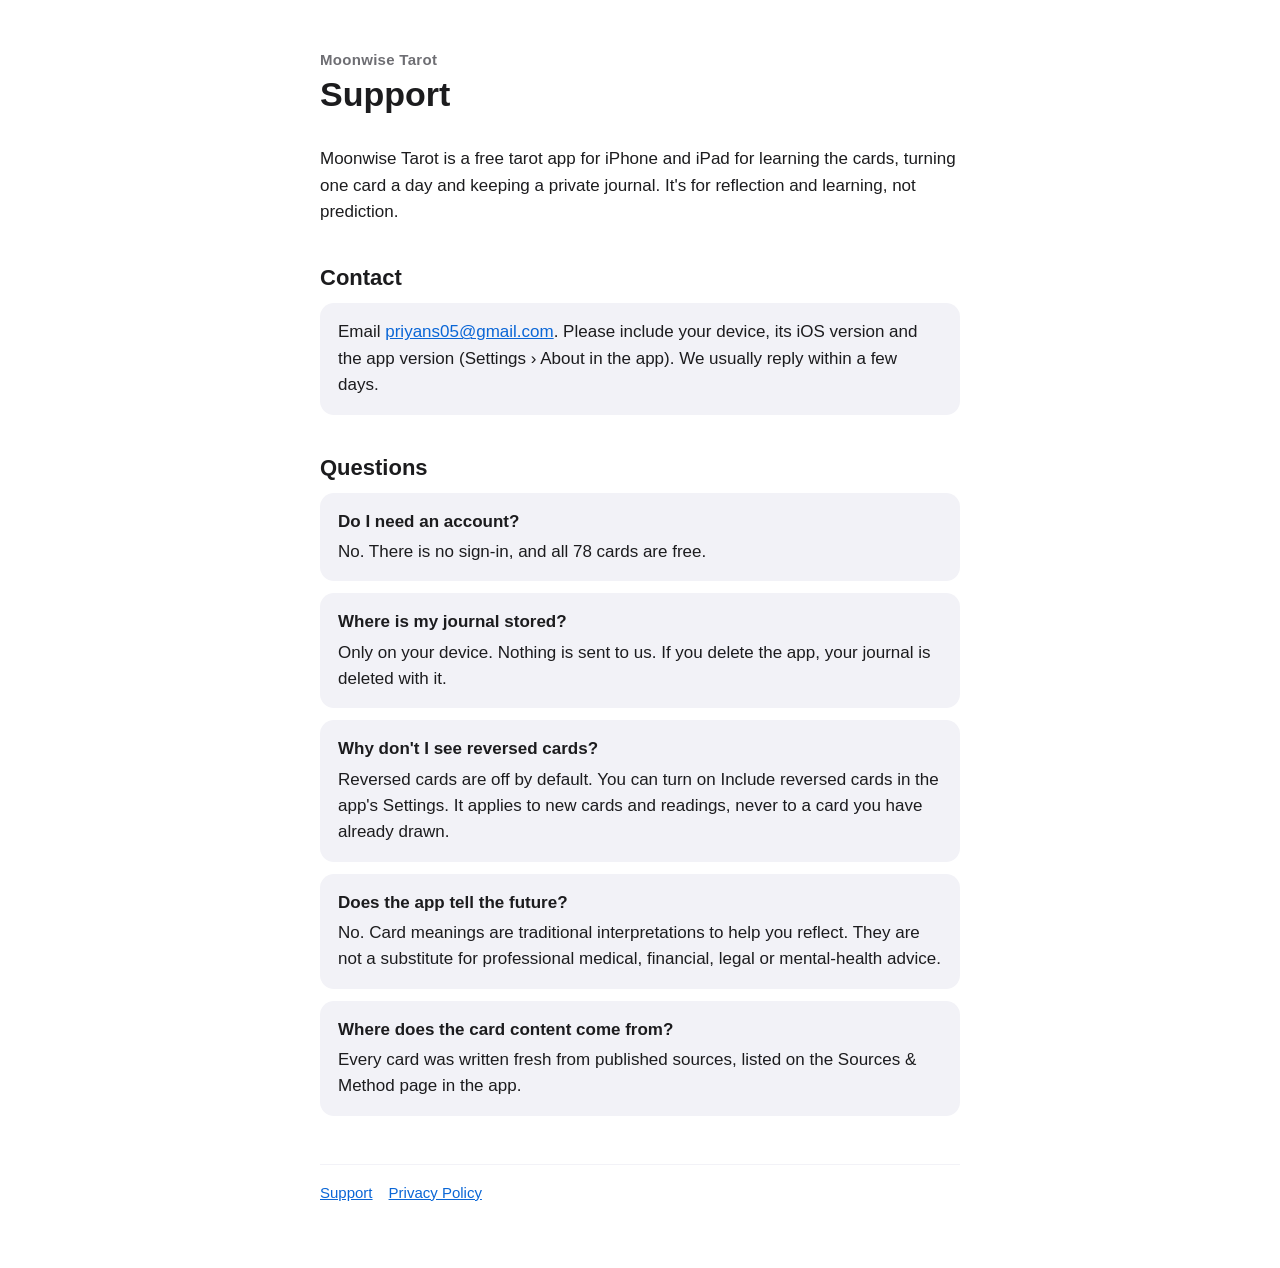
==== moonwise-tarot/index.html @ cabe51c2 "Add Moonwise Tarot support and privacy pages Co-Authored-By: Claude Opus 5.5 (1M context) <noreply@a" ====
<!doctype html>
<html lang="en">
<head>
<meta charset="utf-8">
<meta name="viewport" content="width=device-width, initial-scale=1">
<title>Support · Moonwise Tarot</title>
<link rel="stylesheet" href="style.css">
</head>
<body>
<main>
<header>
<p class="app">Moonwise Tarot</p>
<h1>Support</h1>
</header>

<p>Moonwise Tarot is a free tarot app for iPhone and iPad for learning the cards, turning one card a day and keeping a private journal. It's for reflection and learning, not prediction.</p>

<h2>Contact</h2>
<div class="card">
<p>Email <a href="mailto:priyans05@gmail.com">priyans05@gmail.com</a>. Please include your device, its iOS version and the app version (Settings › About in the app). We usually reply within a few days.</p>
</div>

<h2>Questions</h2>

<div class="card">
<h3>Do I need an account?</h3>
<p>No. There is no sign-in, and all 78 cards are free.</p>
</div>

<div class="card">
<h3>Where is my journal stored?</h3>
<p>Only on your device. Nothing is sent to us. If you delete the app, your journal is deleted with it.</p>
</div>

<div class="card">
<h3>Why don't I see reversed cards?</h3>
<p>Reversed cards are off by default. You can turn on Include reversed cards in the app's Settings. It applies to new cards and readings, never to a card you have already drawn.</p>
</div>

<div class="card">
<h3>Does the app tell the future?</h3>
<p>No. Card meanings are traditional interpretations to help you reflect. They are not a substitute for professional medical, financial, legal or mental-health advice.</p>
</div>

<div class="card">
<h3>Where does the card content come from?</h3>
<p>Every card was written fresh from published sources, listed on the Sources &amp; Method page in the app.</p>
</div>

<nav><a href="index.html">Support</a><a href="privacy.html">Privacy Policy</a></nav>
</main>
</body>
</html>
---- moonwise-tarot/style.css ----
:root {
  color-scheme: light dark;
  --bg: #ffffff;
  --text: #1c1c1e;
  --secondary: #6e6e73;
  --card: #f2f2f7;
  --accent: #0a66d6;
}
@media (prefers-color-scheme: dark) {
  :root {
    --bg: #0d0d1a;
    --text: #f5f5f7;
    --secondary: #a1a1aa;
    --card: #1c1c2e;
    --accent: #4da3ff;
  }
}
* { box-sizing: border-box; }
body {
  margin: 0;
  background: var(--bg);
  color: var(--text);
  font: 17px/1.55 -apple-system, BlinkMacSystemFont, "SF Pro Text", "Helvetica Neue", Arial, sans-serif;
  -webkit-text-size-adjust: 100%;
}
main { max-width: 680px; margin: 0 auto; padding: 48px 20px 64px; }
header { margin-bottom: 32px; }
.app { color: var(--secondary); font-size: 15px; font-weight: 600; letter-spacing: 0.02em; margin: 0 0 4px; }
h1 { font-size: 34px; line-height: 1.15; margin: 0; }
h2 { font-size: 22px; margin: 36px 0 8px; }
h3 { font-size: 17px; margin: 0 0 4px; }
p, li { margin: 0 0 12px; }
.updated { color: var(--secondary); font-size: 15px; margin-top: 8px; }
.card { background: var(--card); border-radius: 14px; padding: 16px 18px; margin: 0 0 12px; }
.card p:last-child { margin-bottom: 0; }
a { color: var(--accent); }
nav { margin-top: 48px; padding-top: 16px; border-top: 1px solid var(--card); color: var(--secondary); font-size: 15px; }
nav a { margin-right: 16px; }
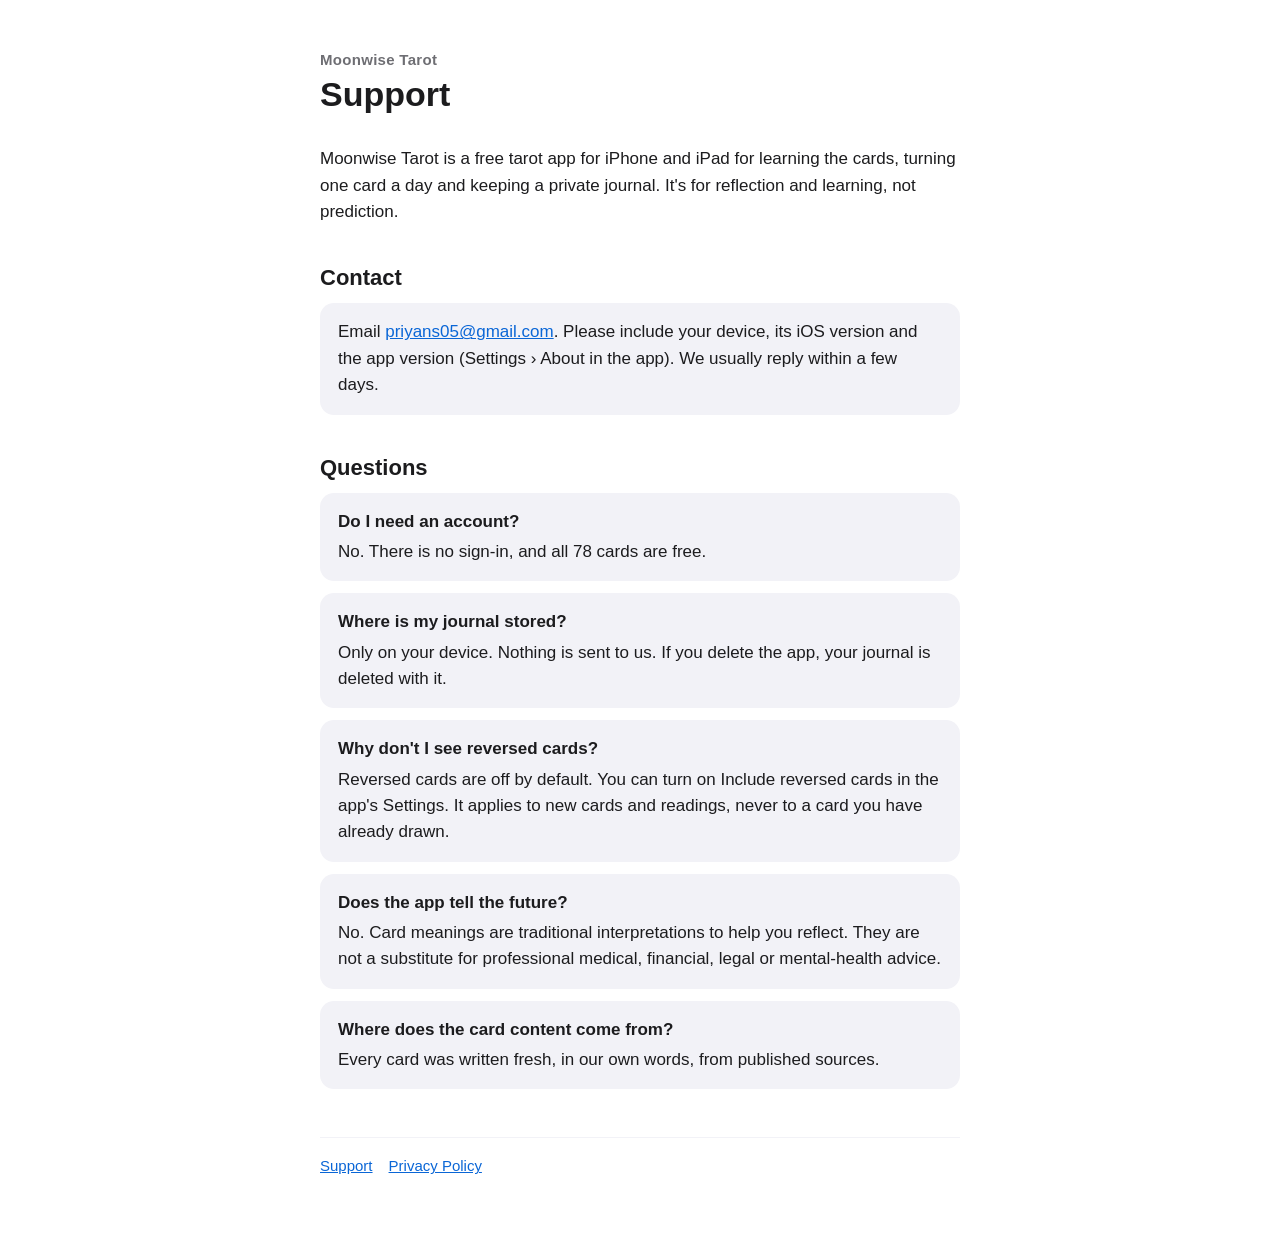
==== commit 0aa78769: "Remove the Sources & Method reference from the Moonwise Tarot support page" ====
--- a/moonwise-tarot/index.html
+++ b/moonwise-tarot/index.html
@@ -44,7 +44,7 @@
 
 <div class="card">
 <h3>Where does the card content come from?</h3>
-<p>Every card was written fresh from published sources, listed on the Sources &amp; Method page in the app.</p>
+<p>Every card was written fresh, in our own words, from published sources.</p>
 </div>
 
 <nav><a href="index.html">Support</a><a href="privacy.html">Privacy Policy</a></nav>
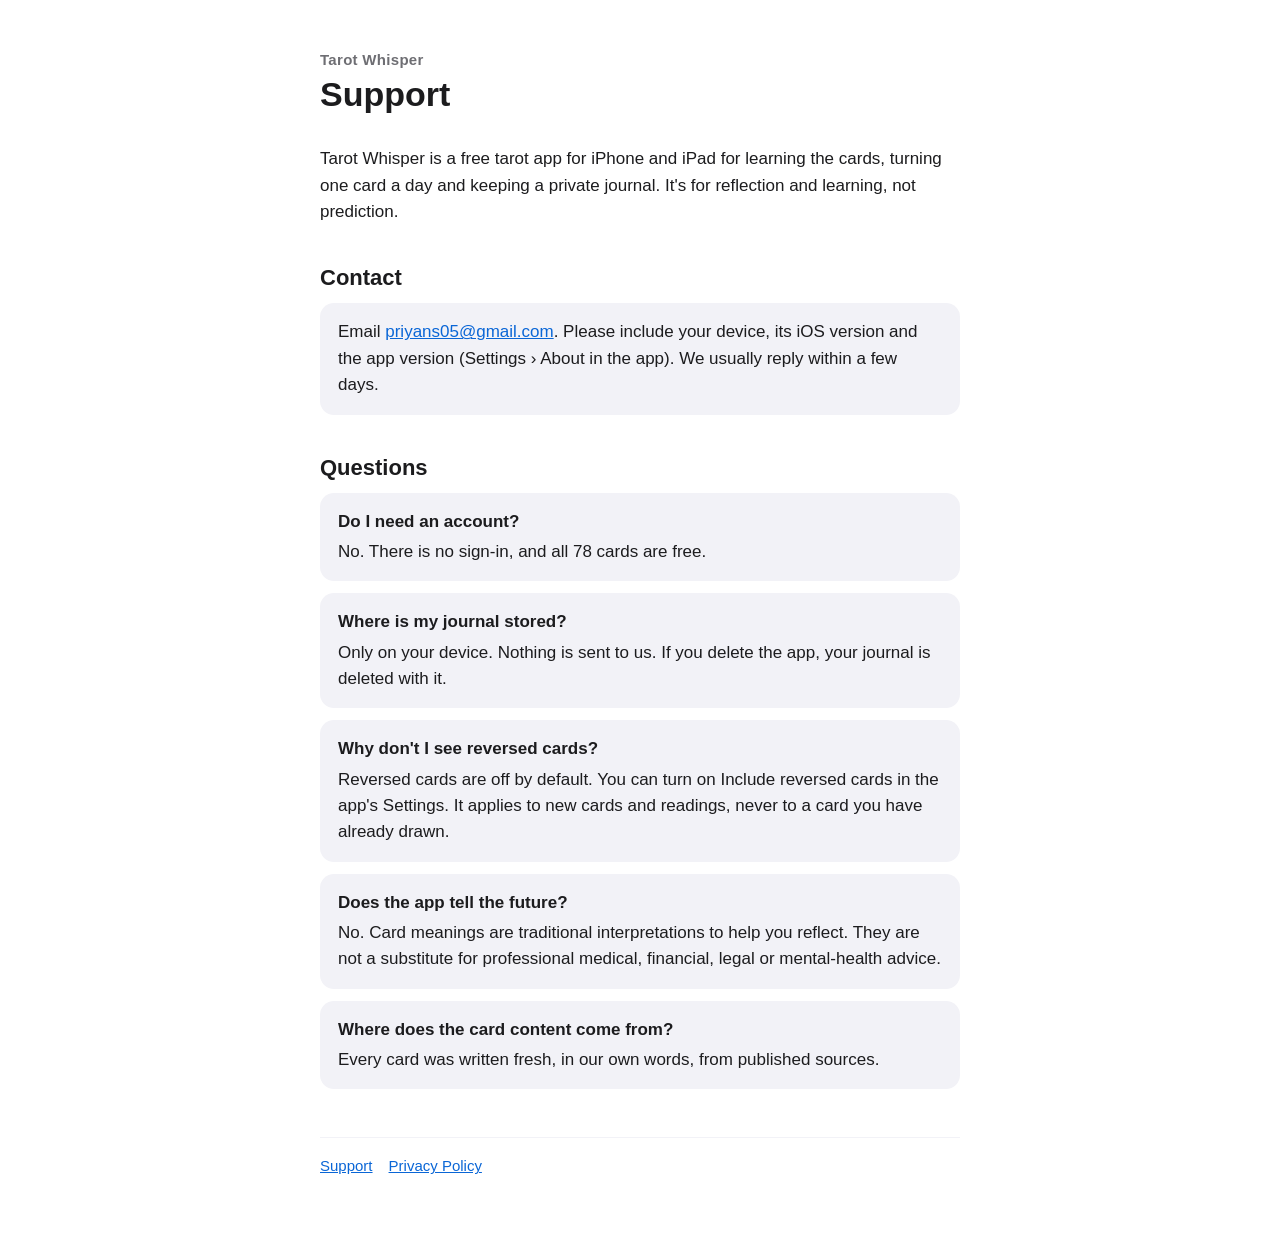
==== commit 77c93c84: "Rename Moonwise Tarot to Tarot Whisper and redirect the old pages" ====
--- a/moonwise-tarot/index.html
+++ b/moonwise-tarot/index.html
@@ -3,51 +3,11 @@
 <head>
 <meta charset="utf-8">
 <meta name="viewport" content="width=device-width, initial-scale=1">
-<title>Support · Moonwise Tarot</title>
-<link rel="stylesheet" href="style.css">
+<title>Support · Tarot Whisper</title>
+<link rel="canonical" href="https://priyans.com/tarot-whisper/index.html">
+<meta http-equiv="refresh" content="0; url=../tarot-whisper/index.html">
 </head>
 <body>
-<main>
-<header>
-<p class="app">Moonwise Tarot</p>
-<h1>Support</h1>
-</header>
-
-<p>Moonwise Tarot is a free tarot app for iPhone and iPad for learning the cards, turning one card a day and keeping a private journal. It's for reflection and learning, not prediction.</p>
-
-<h2>Contact</h2>
-<div class="card">
-<p>Email <a href="mailto:priyans05@gmail.com">priyans05@gmail.com</a>. Please include your device, its iOS version and the app version (Settings › About in the app). We usually reply within a few days.</p>
-</div>
-
-<h2>Questions</h2>
-
-<div class="card">
-<h3>Do I need an account?</h3>
-<p>No. There is no sign-in, and all 78 cards are free.</p>
-</div>
-
-<div class="card">
-<h3>Where is my journal stored?</h3>
-<p>Only on your device. Nothing is sent to us. If you delete the app, your journal is deleted with it.</p>
-</div>
-
-<div class="card">
-<h3>Why don't I see reversed cards?</h3>
-<p>Reversed cards are off by default. You can turn on Include reversed cards in the app's Settings. It applies to new cards and readings, never to a card you have already drawn.</p>
-</div>
-
-<div class="card">
-<h3>Does the app tell the future?</h3>
-<p>No. Card meanings are traditional interpretations to help you reflect. They are not a substitute for professional medical, financial, legal or mental-health advice.</p>
-</div>
-
-<div class="card">
-<h3>Where does the card content come from?</h3>
-<p>Every card was written fresh, in our own words, from published sources.</p>
-</div>
-
-<nav><a href="index.html">Support</a><a href="privacy.html">Privacy Policy</a></nav>
-</main>
+<p>Moonwise Tarot is now Tarot Whisper. This page has moved to <a href="../tarot-whisper/index.html">priyans.com/tarot-whisper/index.html</a>.</p>
 </body>
 </html>
